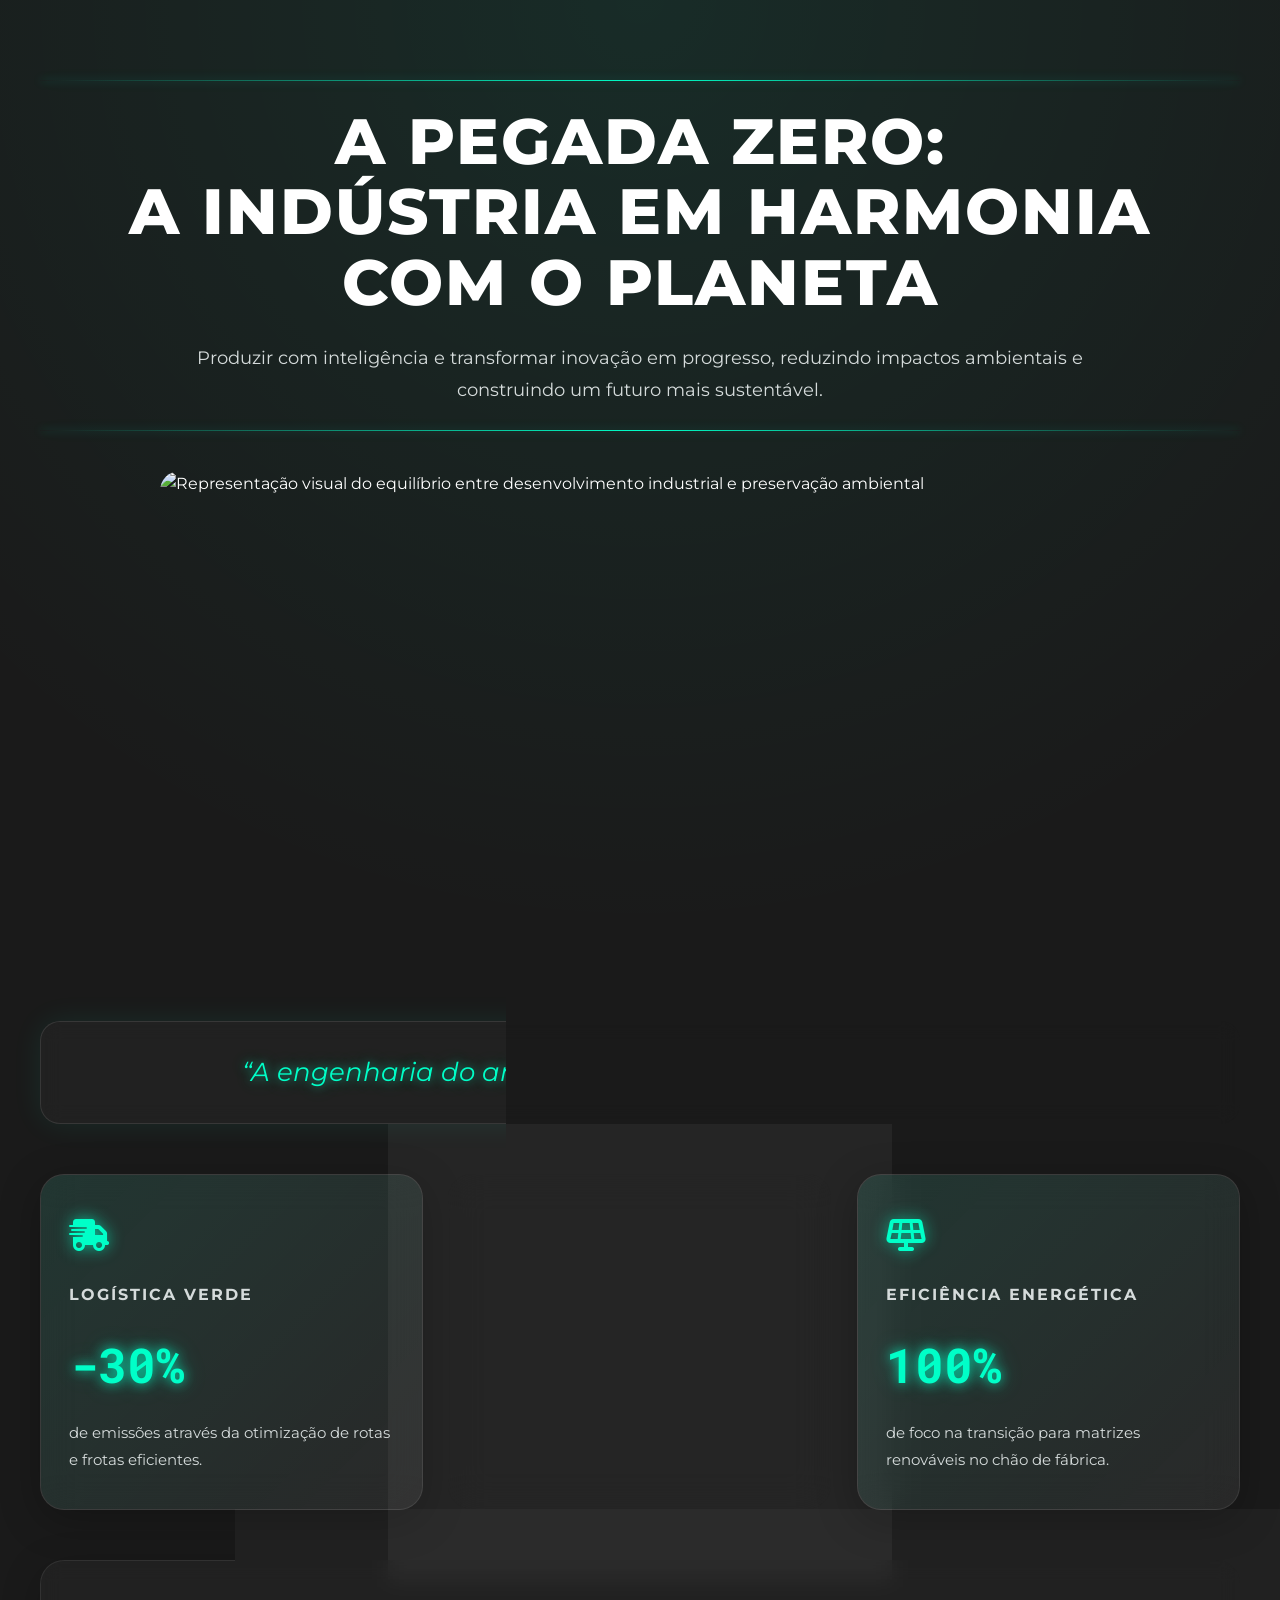
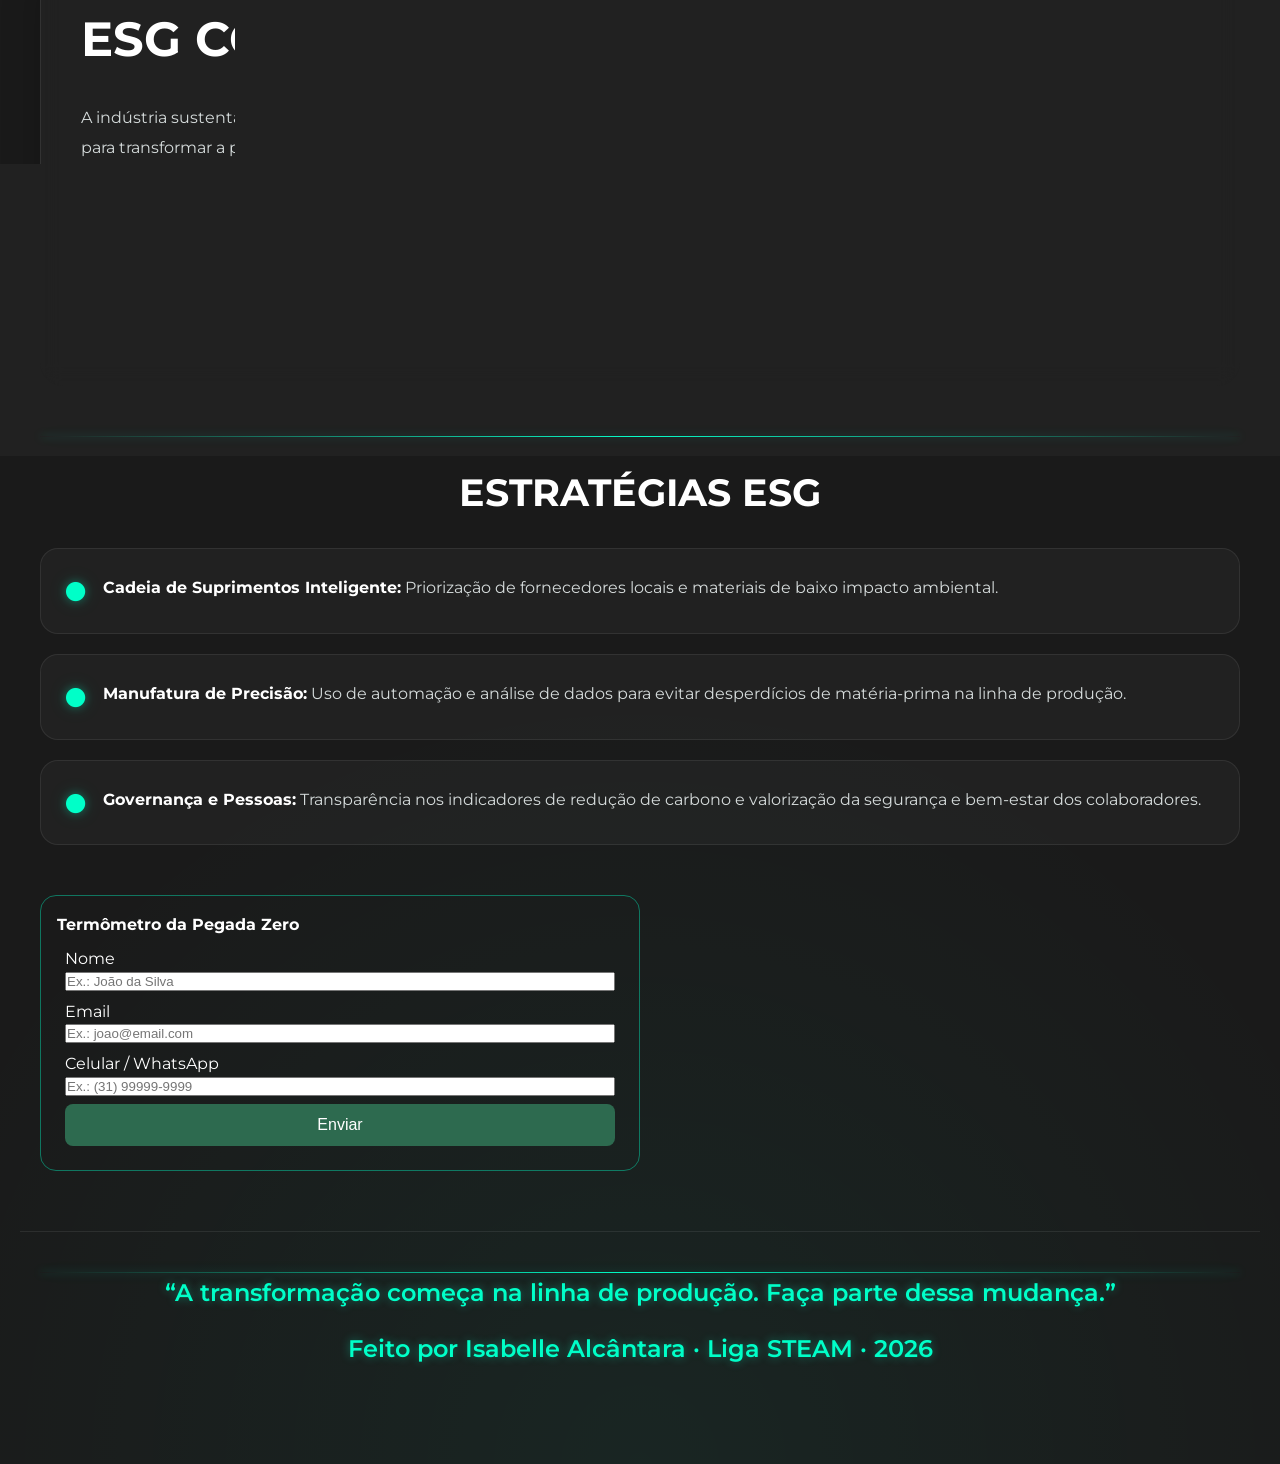
==== index.html @ 306b833f "realocando os arquivos principais para a raiz do projeto" ====
<!DOCTYPE html>
<html lang="pt-BR">
<head>
  <meta charset="UTF-8">
  <meta name="viewport" content="width=device-width, initial-scale=1.0">

  <!-- ========================================================
       NÍVEL 1 — CARTAZ DIGITAL
       Liga STEAM / ArcelorMittal
       ======================================================== -->

  <title>A Pegada Zero | ESG na Indústria</title>

  

  <!-- GOOGLE FONTS -->
  <link rel="preconnect" href="https://fonts.googleapis.com">
  <link rel="preconnect" href="https://fonts.gstatic.com" crossorigin>

  <link href="https://fonts.googleapis.com/css2?family=Montserrat:wght@400;500;600;700;800&family=Roboto+Mono:wght@400;500;700&display=swap" rel="stylesheet">


  <!-- FONT AWESOME -->
  <link rel="stylesheet"
    href="https://cdnjs.cloudflare.com/ajax/libs/font-awesome/6.5.2/css/all.min.css"
  />

  <!-- CSS -->
  <link rel="stylesheet" href="style.css">

</head>

<body>

  <!-- ========================================================
       CABEÇALHO
       ======================================================== -->
  <header>

    <div class="line"></div>

    <h1>
      A Pegada Zero:
      <br>
      A Indústria em Harmonia com o Planeta
    </h1>

    <p>
      Produzir com inteligência e transformar inovação em progresso,
      reduzindo impactos ambientais e construindo um futuro mais sustentável.
    </p>

    <div class="line"></div>

  </header>

  <!-- ========================================================
       CONTEÚDO PRINCIPAL
       ======================================================== -->
  <main>

    <!-- IMAGEM PRINCIPAL -->
    <img
      src="https://images.pexels.com/photos/34287570/pexels-photo-34287570.jpeg"
      alt="Representação visual do equilíbrio entre desenvolvimento industrial e preservação ambiental"
      class="banner"
    >

    <!-- ========================================================
         FRASE IMPACTO
         ======================================================== -->
    <section class="impact">

      <p>
        “A engenharia do amanhã não deixa rastros, deixa legado.”
      </p>

    </section>

    <!-- ========================================================
         CARDS ESG
         ======================================================== -->
    <section class="cards">

      <!-- CARD 1 -->
      <article class="card">

        <div class="card-content">

          <div class="icon">
            <i class="fa-solid fa-truck-fast"></i>
          </div>

          <h3>Logística Verde</h3>

          <div class="metric">-30%</div>

          <p>
            de emissões através da otimização de rotas
            e frotas eficientes.
          </p>

        </div>

      </article>

      <!-- CARD 2 -->
      <article class="card">

        <div class="card-content">

          <div class="icon">
            <i class="fa-solid fa-recycle"></i>
          </div>

          <h3>Produção Circular</h3>

          <div class="metric">Zero</div>

          <p>
            resíduos enviados para aterros com a
            implementação da logística reversa.
          </p>

        </div>

      </article>

      <!-- CARD 3 -->
      <article class="card">

        <div class="card-content">

          <div class="icon">
            <i class="fa-solid fa-solar-panel"></i>
          </div>

          <h3>Eficiência Energética</h3>

          <div class="metric">100%</div>

          <p>
            de foco na transição para matrizes renováveis
            no chão de fábrica.
          </p>

        </div>

      </article>

    </section>

    <!-- ========================================================
         BLOCO PRINCIPAL
         ======================================================== -->
    <section class="destaque">

      <h2>ESG como Estratégia Industrial</h2>

      <p>
        A indústria sustentável vai além da redução de impactos ambientais.
        O conceito ESG integra práticas ambientais, sociais e de governança
        para transformar a produção em algo mais eficiente, inteligente e responsável.
      </p>

      <p>
        Tecnologias como automação, análise de dados e energias renováveis
        ajudam empresas a diminuir desperdícios, otimizar recursos e reduzir
        emissões de carbono sem comprometer a produtividade.
      </p>

      <p>
        O futuro da indústria depende da capacidade de inovar sem destruir.
        Cada melhoria na cadeia produtiva representa um avanço em direção
        a uma economia mais limpa e equilibrada.
      </p>

    </section>

    <!-- ========================================================
         LISTA DE AÇÕES
         ======================================================== -->
    <section class="actions">

      <div class="line"></div>

      <h2>Estratégias ESG</h2>

      <div class="action-list">

        <div class="action-item">

          <div class="bullet">
            <i class="fa-solid fa-circle"></i>
          </div>

          <p>
            <strong>Cadeia de Suprimentos Inteligente:</strong>
            Priorização de fornecedores locais e materiais
            de baixo impacto ambiental.
          </p>

        </div>

        <div class="action-item">

          <div class="bullet">
            <i class="fa-solid fa-circle"></i>
          </div>

          <p>
            <strong>Manufatura de Precisão:</strong>
            Uso de automação e análise de dados
            para evitar desperdícios de matéria-prima
            na linha de produção.
          </p>

        </div>

        <div class="action-item">

          <div class="bullet">
            <i class="fa-solid fa-circle"></i>
          </div>

          <p>
            <strong>Governança e Pessoas:</strong>
            Transparência nos indicadores de redução
            de carbono e valorização da segurança e
            bem-estar dos colaboradores.
          </p>

        </div>

      </div>

    </section>

    <form >
      <form>
        <h2>Termômetro da Pegada Zero </h2>

  <div>
    <label for="nome">Nome</label>
    <input type="text" id="nome" name= "nome" placeholder="Ex.: João da Silva" required minlength="5">
  </div>

  <div>
    <label for="email">Email</label>
    <input type="email" id="email"  name= "email" placeholder="Ex.: joao@email.com" required>
  </div>

  <div>
    <label for="celular">Celular / WhatsApp</label>
    <input type="tel" id="celular"  name= "celular" placeholder="Ex.: (31) 99999-9999">
  </div>
  <div>
    <button type="submit">Enviar</button>
  </div>
  
    </form>

  </main>

  <!-- ========================================================
       RODAPÉ
       ======================================================== -->
  <footer>

    <div class="line"></div>

    <p>
      “A transformação começa na linha de produção.
      Faça parte dessa mudança.”
    </p>

    <span>
       <p> Feito por Isabelle Alcântara · Liga STEAM · 2026 

       </p>
    </span>

  </footer>

</body>
</html>
---- style.css ----
/* ===== RESET BÁSICO — não precisa mexer ===== */

*{
  margin: 0;
  padding: 0;
  box-sizing: border-box;
}

body{
  font-family: Arial, sans-serif;
  line-height: 1.6;
}

/* =====================================================
   AQUI COMEÇA O QUE É SEU
===================================================== */

/* ===== VARIÁVEIS ===== */

:root{
  --bg: #1A1A1A;
  --primary: #00FFC8;
  --white: #FFFFFF;
  --text: #D5DBDB;

  --glass: rgba(255,255,255,0.05);
  --border: rgba(255,255,255,0.10);

  --shadow:
    0 0 8px rgba(0,255,200,0.35),
    0 0 20px rgba(0,255,200,0.15);

  --gradient:
    linear-gradient(
      135deg,
      rgba(0,255,200,0.10),
      rgba(255,255,255,0.02)
    );
}

/* ===== BODY ===== */

body{
  background:
    radial-gradient(circle at top, rgba(0,255,200,0.08), transparent 30%),
    radial-gradient(circle at bottom, rgba(0,255,200,0.05), transparent 25%),
    var(--bg);

  color: var(--white);

  font-family: 'Montserrat', sans-serif;

  min-height: 100vh;

  padding: 40px 20px;

  overflow-x: hidden;
}

/* ===== CABEÇALHO ===== */

header{

  text-align: center;

  display: flex;
  flex-direction: column;
  gap: 25px;

  padding: 40px 20px;
}

header h1{

  font-size: clamp(2.5rem, 5vw, 5rem);

  line-height: 1.1;

  font-weight: 800;

  text-transform: uppercase;

  letter-spacing: 2px;
}

header p{

  max-width: 900px;

  margin: 0 auto;

  color: var(--text);

  font-size: 1.1rem;

  line-height: 1.8;
}

/* ===== LINHA DECORATIVA ===== */

.line{

  width: 100%;

  height: 1px;

  background: linear-gradient(
    to right,
    transparent,
    var(--primary),
    transparent
  );

  box-shadow: var(--shadow);
}

/* ===== CONTEÚDO PRINCIPAL ===== */

main{

  max-width: 1200px;

  margin: 0 auto;

  display: flex;

  flex-direction: column;

  gap: 50px;
}

/* ===== IMAGEM ===== */

img{

 width: 80%;

 height: 500px;

 object-fit: cover;

 display: block;

 margin: 0 auto;

 border-radius: 20px;
}

/* ===== FRASE IMPACTO ===== */

.impact{

  text-align: center;

  padding: 30px;

  border-radius: 20px;

  background: rgba(255,255,255,0.03);

  border: 1px solid var(--border);

  backdrop-filter: blur(10px);

  box-shadow: 0 0 30px rgba(0,255,200,0.08);
}

.impact p{

  font-size: clamp(1.2rem, 2vw, 2rem);

  font-style: italic;

  color: var(--primary);

  text-shadow:
    0 0 10px rgba(0,255,200,0.5),
    0 0 20px rgba(0,255,200,0.3);
}

/* ===== CARDS ===== */

.cards{

  display: grid;

  grid-template-columns: repeat(3, 1fr);

  gap: 25px;
}

.card{

  background: var(--glass);

  border: 1px solid var(--border);

  backdrop-filter: blur(18px);

  border-radius: 24px;

  padding: 35px 28px;

  position: relative;

  overflow: hidden;

  transition: 0.4s ease;

  box-shadow:
    0 10px 40px rgba(0,0,0,0.25);
}

.card::before{

  content: "";

  position: absolute;

  inset: 0;

  background: var(--gradient);

  opacity: 0.8;

  pointer-events: none;
}

.card:hover{

  transform: translateY(-8px);

  border-color: rgba(0,255,200,0.4);

  box-shadow:
    0 0 20px rgba(0,255,200,0.15),
    0 0 40px rgba(0,255,200,0.08);
}

.card-content{

  position: relative;

  z-index: 2;

}

.icon{

  font-size: 2rem;

  color: var(--primary);

  margin-bottom: 20px;

  text-shadow: 0 0 15px rgba(0,255,200,0.7);
}

.card h3{

  font-size: 1rem;

  letter-spacing: 2px;

  text-transform: uppercase;

  color: var(--text);

  margin-bottom: 20px;
}

.metric{

  font-family: 'Roboto Mono', monospace;

  font-size: 3rem;

  font-weight: 700;

  color: var(--primary);

  margin-bottom: 15px;

  text-shadow:
    0 0 12px rgba(0,255,200,0.8),
    0 0 25px rgba(0,255,200,0.3);
}

.card p{

  color: var(--text);

  line-height: 1.8;

  font-size: 0.95rem;
}

/* ===== BLOCO DESTAQUE ===== */

.destaque{

  background: rgba(255,255,255,0.03);

  border: 1px solid rgba(255,255,255,0.08);

  border-radius: 24px;

  padding: 40px;

  backdrop-filter: blur(10px);

  box-shadow:
    0 10px 40px rgba(0,0,0,0.20);
}

.destaque h2{

  font-size: clamp(2rem, 4vw, 3rem);

  margin-bottom: 25px;

  text-transform: uppercase;
}

.destaque p{

  color: var(--text);

  line-height: 1.9;

  margin-bottom: 20px;
}

/* ===== AÇÕES ESG ===== */

.actions{

  display: flex;

  flex-direction: column;

  gap: 25px;
}

.actions h2{

  text-align: center;

  font-size: clamp(1.8rem, 3vw, 3rem);

  text-transform: uppercase;
}

.action-list{

  display: flex;

  flex-direction: column;

  gap: 20px;
}

.action-item{

  display: flex;

  align-items: flex-start;

  gap: 18px;

  padding: 25px;

  background: rgba(255,255,255,0.03);

  border: 1px solid rgba(255,255,255,0.08);

  border-radius: 18px;

  transition: 0.3s ease;
}

.action-item:hover{

  border-color: rgba(0,255,200,0.3);

  transform: translateX(6px);
}

.bullet{

  color: var(--primary);

  font-size: 1.2rem;

  margin-top: 3px;

  text-shadow: var(--shadow);
}

.action-item p{

  color: var(--text);

  line-height: 1.8;
}

.action-item strong{

  color: var(--white);
}

form{
    width: 50%;
    border: 1px solid rgba(0,255,200,0.4);
    border-radius: 1rem;
    padding: 1rem;
}

form h2{
    font-size: medium;
    text-align: justify;
    color: white;
}

form div{
    display: flex;
    flex-direction: column;
    margin: 0.5rem;
}

form label{

}

form input {

}

form button{
  background-color: #2d6a4f;
  color: white;
  border: none;
  padding: 12px 24px;
  border-radius: 8px;
  font-size: 16px;
  cursor: pointer;
  transition: 0.3s ease;
}

form button:hover{
  background-color: #40916c;
  transform: scale(1.05);
}

footer {

}

/* ===== RODAPÉ ===== */

footer{

  margin-top: 60px;

  text-align: center;

  padding: 40px 20px;

  border-top: 1px solid rgba(255,255,255,0.08);
}

footer p{

  color: var(--primary);

  font-size: clamp(1rem, 2vw, 1.5rem);

  font-weight: 600;

  margin-bottom: 15px;

  line-height: 1.7;

  text-shadow:
    0 0 10px rgba(0,255,200,0.4);
}

footer span{

  color: var(--text);

  font-size: 0.9rem;
}

/* ===== RESPONSIVIDADE ===== */

@media(max-width: 950px){

  .cards{
    grid-template-columns: 1fr;
  }

  main{
    gap: 40px;
  }

  .card{
    padding: 30px 24px;
  }

}

@media(max-width: 600px){

  body{
    padding: 25px 15px;
  }

  header p{
    font-size: 1rem;
  }

  .impact{
    padding: 25px 20px;
  }

  .action-item{
    padding: 20px;
  }

  .destaque{
    padding: 30px 22px;
  }

}
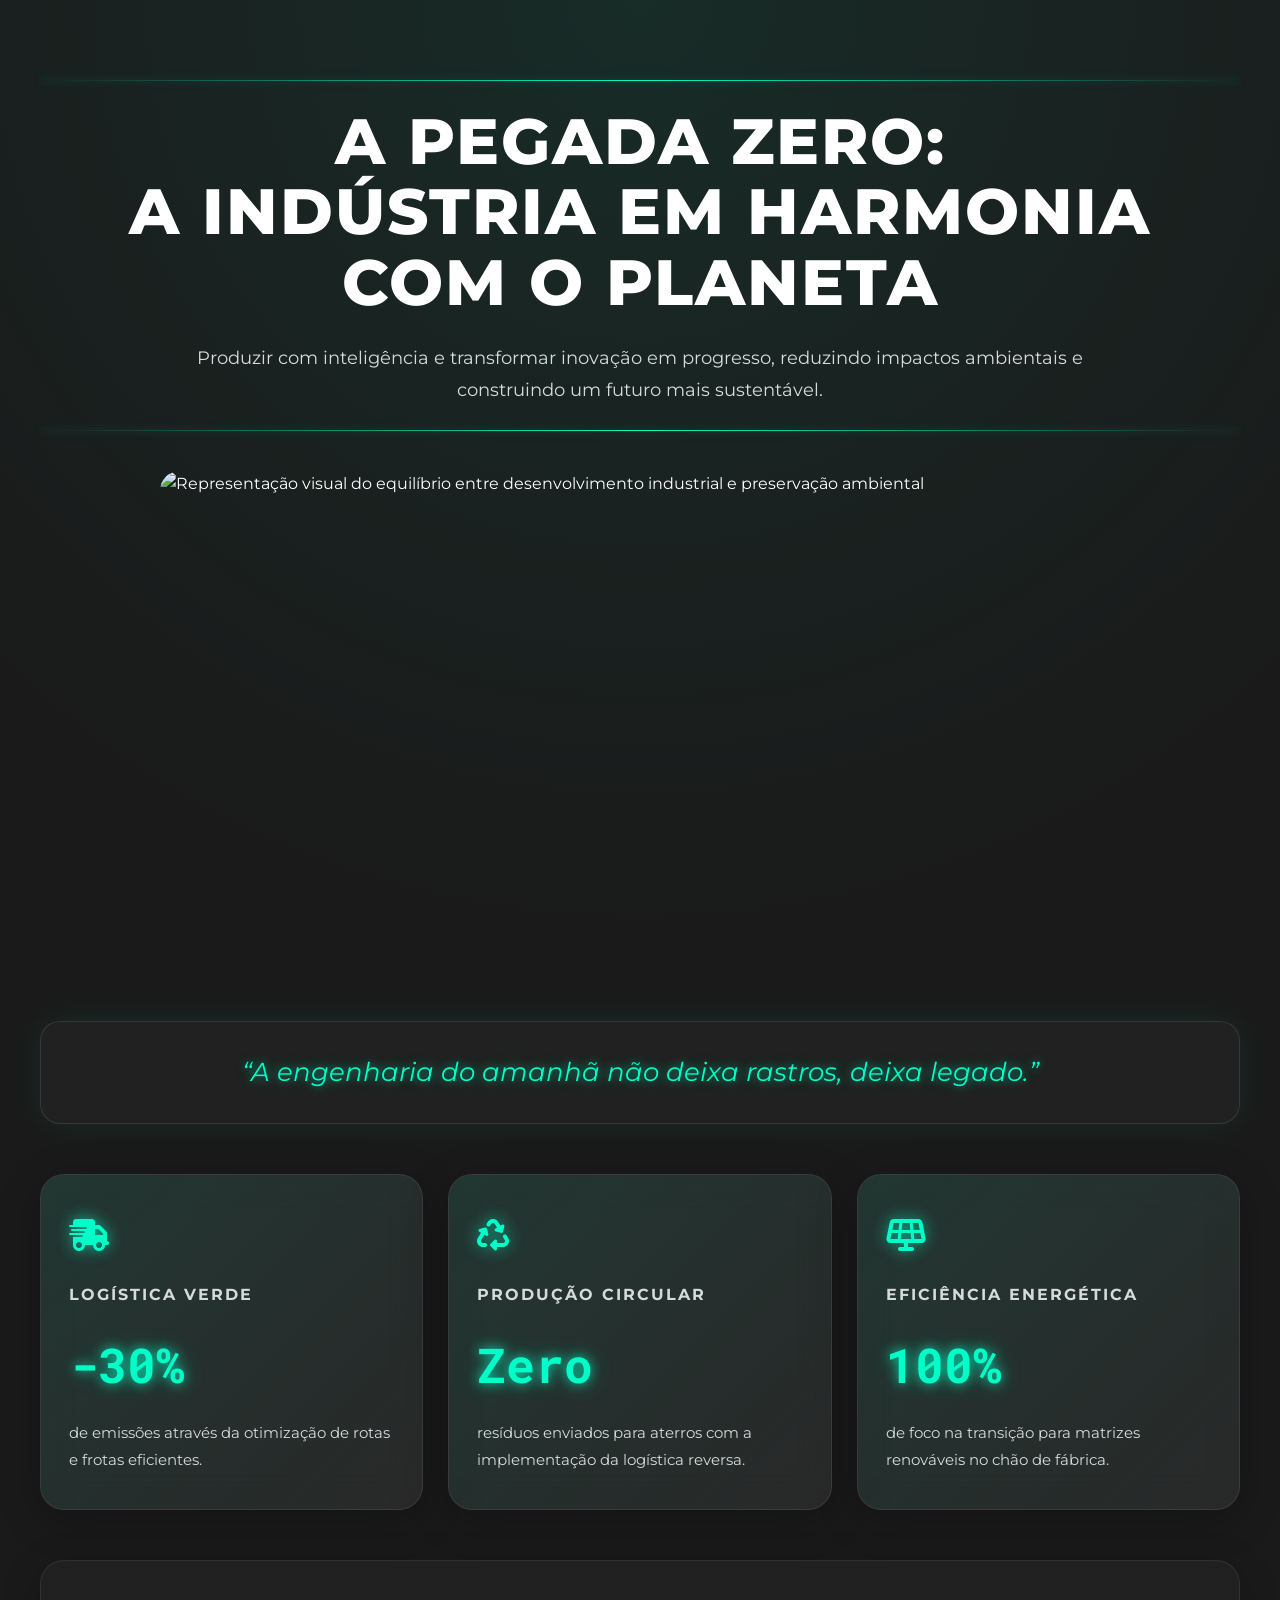
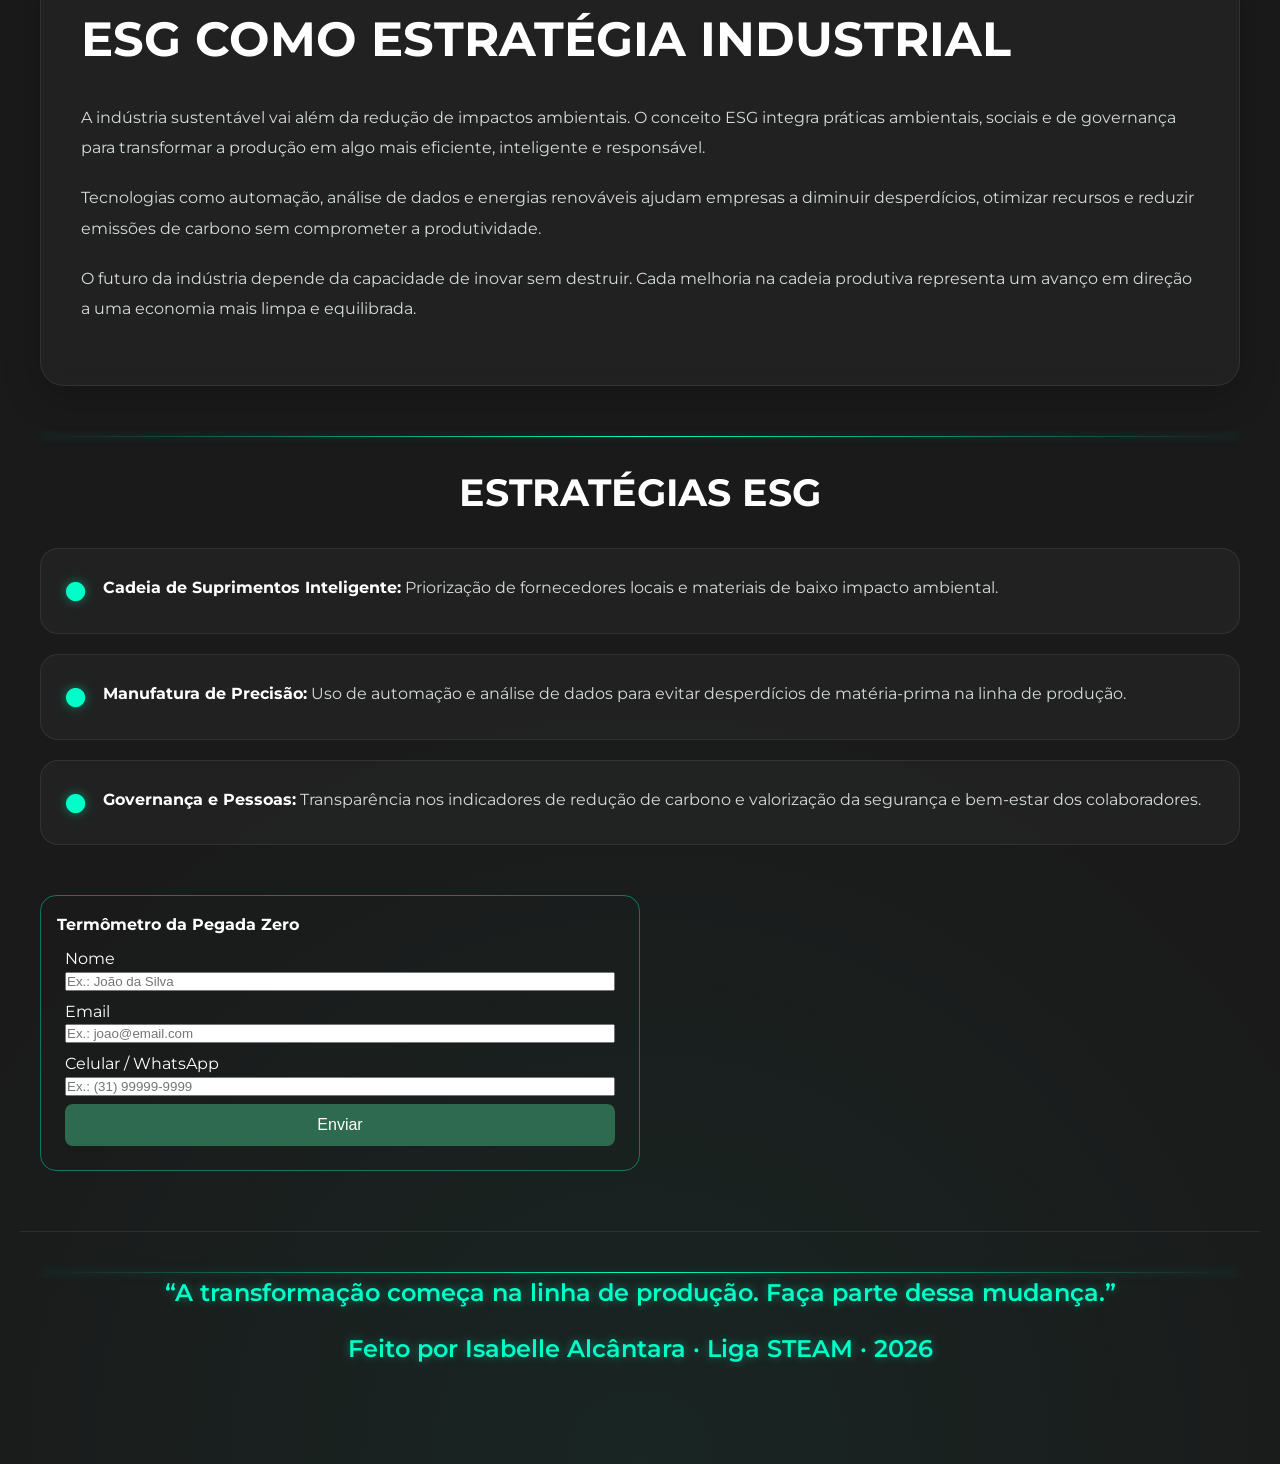
==== commit 9db4dce8: "atualizaçao imagem" ====
--- a/index.html
+++ b/index.html
@@ -61,7 +61,7 @@
 
     <!-- IMAGEM PRINCIPAL -->
     <img
-      src="https://images.pexels.com/photos/34287570/pexels-photo-34287570.jpeg"
+      src="https://cidadeseminerais.com.br/wp-content/uploads/2023/08/Sem-Titulo-5-1.jpg"
       alt="Representação visual do equilíbrio entre desenvolvimento industrial e preservação ambiental"
       class="banner"
     >
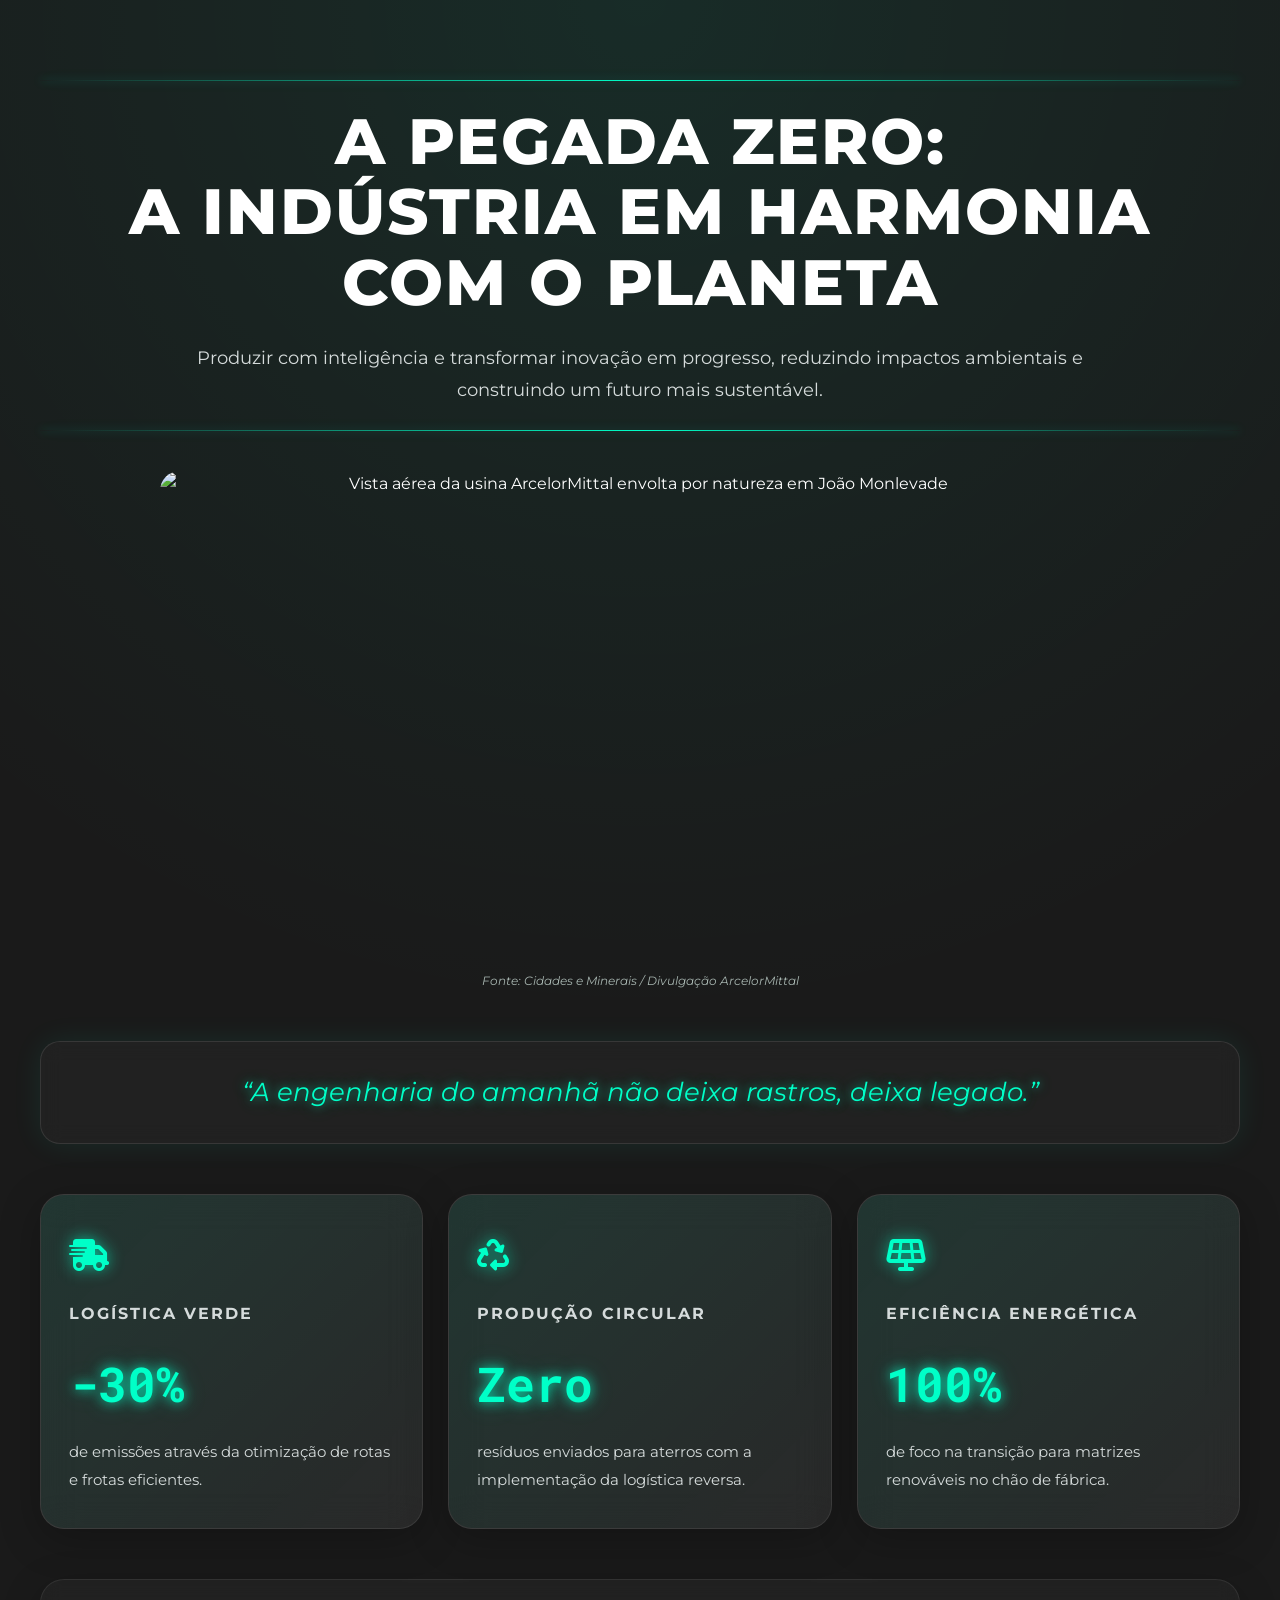
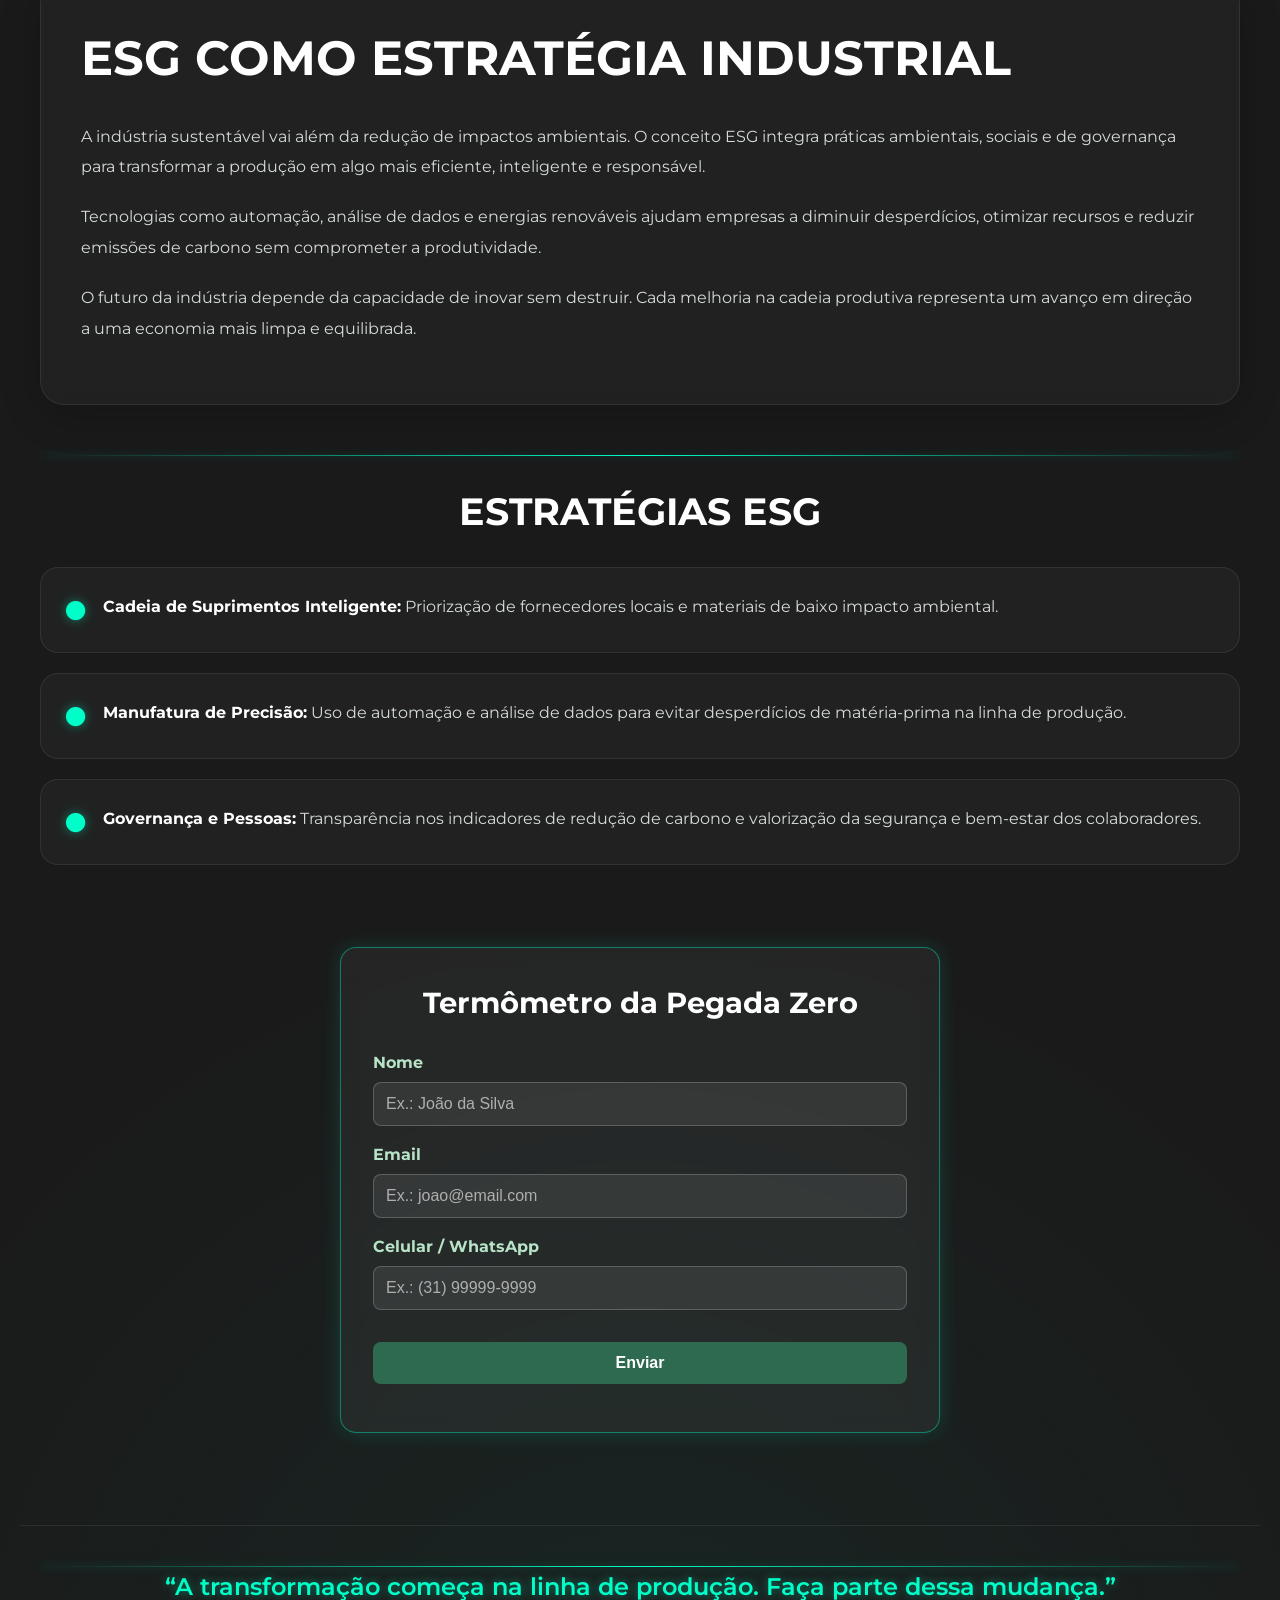
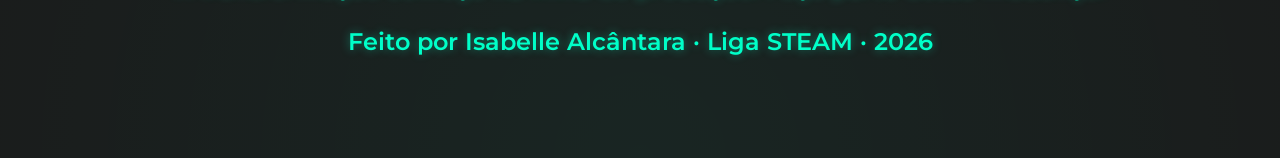
==== commit 2f223a0e: "Atualizaçao fonte" ====
--- a/index.html
+++ b/index.html
@@ -60,11 +60,15 @@
   <main>
 
     <!-- IMAGEM PRINCIPAL -->
-    <img
-      src="https://cidadeseminerais.com.br/wp-content/uploads/2023/08/Sem-Titulo-5-1.jpg"
-      alt="Representação visual do equilíbrio entre desenvolvimento industrial e preservação ambiental"
-      class="banner"
-    >
+
+    <div class="imagem-container">
+        <img
+         src="https://cidadeseminerais.com.br/wp-content/uploads/2023/08/Sem-Titulo-5-1.jpg"
+         alt="Vista aérea da usina ArcelorMittal envolta por natureza em João Monlevade">
+         <span class="creditos">Fonte: Cidades e Minerais / Divulgação ArcelorMittal</span>
+    </div>
+        
+    
 
     <!-- ========================================================
          FRASE IMPACTO
--- a/style.css
+++ b/style.css
@@ -131,6 +131,12 @@
 
 /* ===== IMAGEM ===== */
 
+
+.imagem-container {
+    text-align: center; 
+    width: 100%;
+}
+
 img{
 
  width: 80%;
@@ -144,6 +150,13 @@
  margin: 0 auto;
 
  border-radius: 20px;
+}
+
+.creditos {
+    display: block; 
+    font-size: 12px;
+    color: #a7b5b0; 
+    font-style: italic;
 }
 
 /* ===== FRASE IMPACTO ===== */
@@ -411,50 +424,73 @@
 
 form{
     width: 50%;
+    margin: 2rem auto;
+    background: rgba(255,255,255,0.05);
     border: 1px solid rgba(0,255,200,0.4);
     border-radius: 1rem;
-    padding: 1rem;
+    padding: 2rem;
+    backdrop-filter: blur(10px);
+    box-shadow: 0 0 20px rgba(0,255,200,0.15);
 }
 
 form h2{
-    font-size: medium;
-    text-align: justify;
+    font-size: 1.8rem;
+    text-align: center;
     color: white;
+    margin-bottom: 1.5rem;
 }
 
 form div{
     display: flex;
     flex-direction: column;
-    margin: 0.5rem;
+    margin-bottom: 1rem;
 }
 
 form label{
-
-}
-
-form input {
-
+    color: #b7e4c7;
+    font-weight: bold;
+    margin-bottom: 0.4rem;
+}
+
+form input{
+    padding: 12px;
+    border: 1px solid rgba(255,255,255,0.2);
+    border-radius: 8px;
+    background: rgba(255,255,255,0.08);
+    color: white;
+    font-size: 1rem;
+    transition: 0.3s;
+}
+
+form input::placeholder{
+    color: rgba(255,255,255,0.6);
+}
+
+form input:focus{
+    outline: none;
+    border-color: #52b788;
+    box-shadow: 0 0 10px rgba(82,183,136,0.5);
 }
 
 form button{
-  background-color: #2d6a4f;
-  color: white;
-  border: none;
-  padding: 12px 24px;
-  border-radius: 8px;
-  font-size: 16px;
-  cursor: pointer;
-  transition: 0.3s ease;
+    background-color: #2d6a4f;
+    color: white;
+    border: none;
+    padding: 12px 24px;
+    border-radius: 8px;
+    font-size: 16px;
+    font-weight: bold;
+    cursor: pointer;
+    transition: 0.3s ease;
+    margin-top: 1rem;
 }
 
 form button:hover{
-  background-color: #40916c;
-  transform: scale(1.05);
-}
-
-footer {
-
-}
+    background-color: #40916c;
+    transform: translateY(-2px);
+    box-shadow: 0 5px 15px rgba(64,145,108,0.4);
+}
+
 
 /* ===== RODAPÉ ===== */
 
